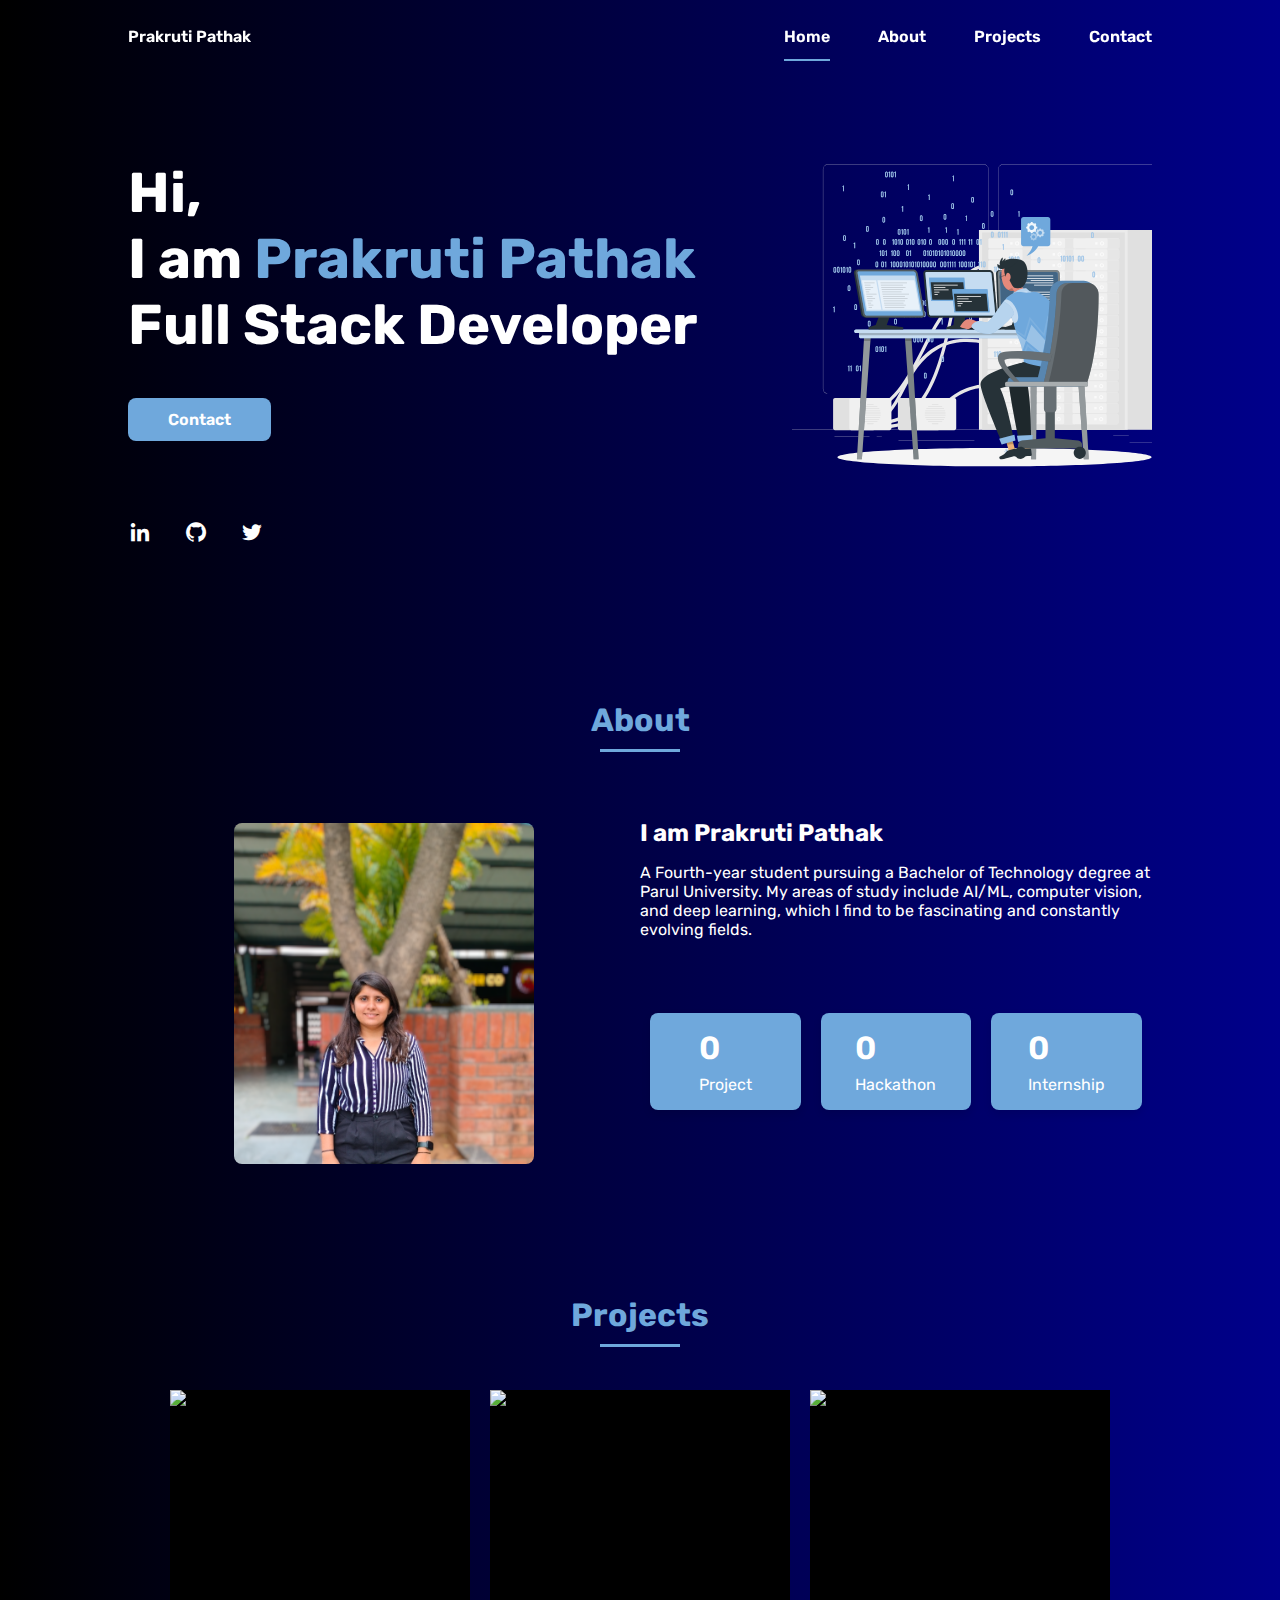
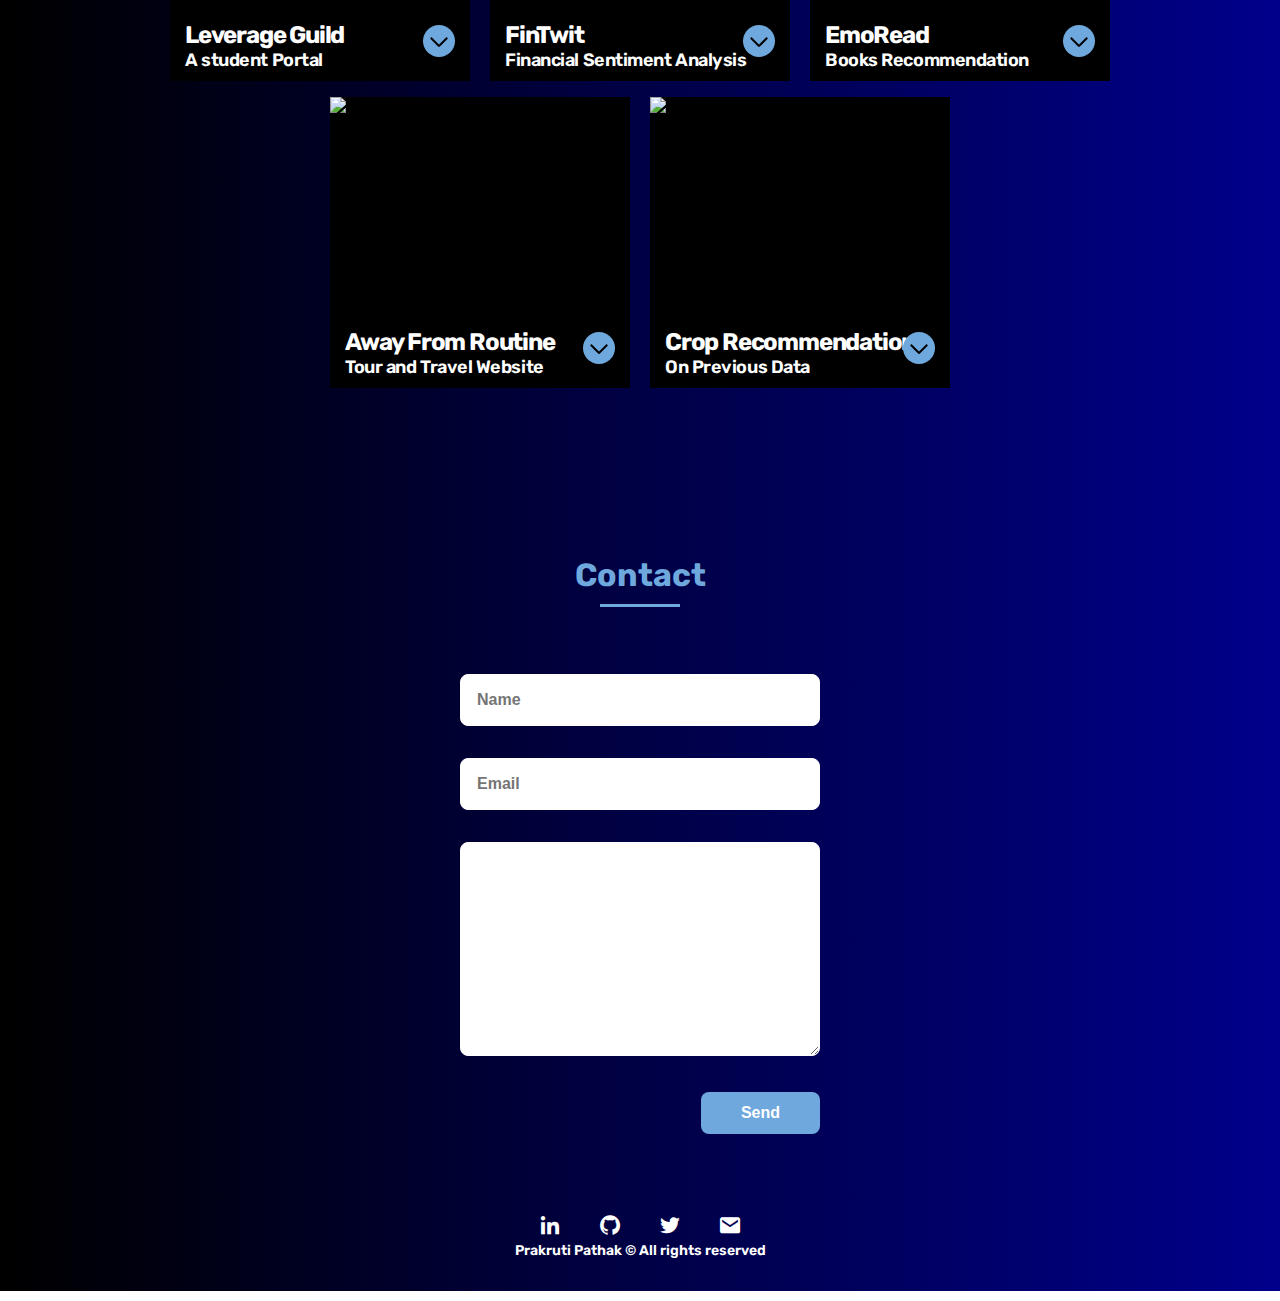
==== index.html @ 16198ffe "css change" ====
<!DOCTYPE html>
<html lang="en">
    <head>
        <meta charset="UTF-8">
        <meta name="viewport" content="width=device-width, initial-scale=1.0">

        <link rel="stylesheet" href="assets/css/styles.css">

        <!-- =====BOX ICONS===== -->
        <link href='https://cdn.jsdelivr.net/npm/boxicons@2.0.5/css/boxicons.min.css' rel='stylesheet'>

        <title>Prakruti Pathak</title>
    </head>
    <body>
        <!--===== HEADER =====-->
        <header class="l-header">
            <nav class="nav bd-grid">
                <div>
                    <a href="#" class="nav__logo">Prakruti Pathak</a>
                </div>

                <div class="nav__menu" id="nav-menu">
                    <ul class="nav__list">
                        <li class="nav__item"><a href="#home" class="nav__link active">Home</a></li>
                        <li class="nav__item"><a href="#about" class="nav__link">About</a></li>
                        <!-- <li class="nav__item"><a href="#skills" class="nav__link">Skills</a></li> -->
                        <li class="nav__item"><a href="#work" class="nav__link">Projects</a></li>
                        <li class="nav__item"><a href="#contact" class="nav__link">Contact</a></li>
                    </ul>
                </div>

                <div class="nav__toggle" id="nav-toggle">
                    <i class='bx bx-menu'></i>
                </div>
            </nav>
        </header>

        <main class="l-main">
            <!--===== HOME =====-->
            <section class="home bd-grid" id="home">
                <div class="home__data">
                    <h1 class="home__title">Hi,<br>I am <span class="home__title-color">Prakruti Pathak</span><br> Full Stack Developer</h1>

                    <a href="#contact" class="button">Contact</a>
                </div>

                <div class="home__social">
                    <a href="https://www.linkedin.com/in/prakrutipathak/" class="home__social-icon"><i class='bx bxl-linkedin'></i></a>
                    <a href="https://github.com/prakrutipathak" class="home__social-icon"><i class='bx bxl-github' ></i></a>
                    <a href="https://twitter.com/PathakPrakruti" class="home__social-icon"><i class='bx bxl-twitter' ></i></a>
                </div>

                <div class="home__img">
                    <svg class="home__blob" viewBox="0 0 400 467" xmlns="http://www.w3.org/2000/svg" xmlns:xlink="http://www.w3.org/1999/xlink">
                       
                            <image class="home__blob-img" x="80" y="80" href="assets/img/Programmer-1.svg"/>
                        
                    </svg>
                </div>
            </section>

            <!--===== ABOUT =====-->
            <section class="about section " id="about">
                <h2 class="section-title">About</h2>

                <div class="about__container bd-grid">
                    <div class="about__img">
                        <img src="assets/img/Prakruti.png" alt="">
                    </div>
                    
                    <div>
                        <h2 class="about__subtitle">I am Prakruti Pathak</h2>
                        <p class="about__text">A Fourth-year student pursuing a Bachelor of Technology degree at Parul University. My areas of study include AI/ML, computer vision, and deep learning, which I find to be fascinating and constantly evolving fields.</p>     
                        <section class="section user-data">

                            <div class="row container1">
                              <div class="col d-flex">
                              
                                <div>
                                  <span class="number" data-target="8">0</span>
                                  <span>Project</span>
                                </div>
                              </div>
                      
                              <div class="col d-flex">
                               
                                <div>
                                  <span class="number" data-target="10">0</span>
                                  <span>Hackathon</span>
                                </div>
                              </div>
                      
                              <div class="col d-flex">
                                
                                <div>
                                  <span class="number" data-target="3">0</span>
                                  <span>Internship</span>
                                </div>
                              </div>
                            </div>
                          </section>      
                    </div>                                   
                </div>
            
</section>

           <!-- card -->

           <div class="cards" id="work">
            <h2 class="section-title">Projects</h2>
            <div class="card">
              <div class="card__image-holder">
                <img class="card__image" src="assets/img/lg.jpg"  />
              </div>
              <div class="card-title">
                <a href="#" class="toggle-info btn">
                  <span class="left"></span>
                  <span class="right"></span>
                </a>
                <h2>
                   Leverage Guild
                    <small>A student Portal</small>
                </h2>
              </div>
              <div class="card-flap flap1">
                <div class="card-description">
                    Django-based web application that allows users to access information on University,Scholarships
                    recommendations based on criteria, and chances of admission to that university
                </div>
                <p class="techstack">Django</p>
                <p class="techstack">Machine Learning</p>
                <p class="techstack">HTML,CSS,Javascript</p>
                <div class="card-flap flap2">
                  <div class="card-actions">
                    <a href="https://github.com/prakrutipathak/LeverageGuild" class="btn">Github</a>
                  </div>
                </div>
              </div>
            </div>
          
            <div class="card">
              <div class="card__image-holder">
                <img class="card__image" src="assets/img/ft.png"  />
              </div>
              <div class="card-title">
                <a href="#" class="toggle-info btn">
                  <span class="left"></span>
                  <span class="right"></span>
                </a>
                <h2>
                    FinTwit
                    <small>Financial Sentiment Analysis </small>
                </h2>
              </div>
              <div class="card-flap flap1">
                <div class="card-description">
                    The flask framework was used to create the web application, which uses convolutional neural
                    networks that were created from scratch using the Keras, Tensorflow, sklearn, and nltk libraries to
                    determine the sentiment of financial tweets.
                </div>
                <p class="techstack">Flask</p>
                <p class="techstack">Keras,Tensorflow</p>
                <p class="techstack">NLP</p>
                <p class="techstack">HTML,CSS,JS</p>
                <div class="card-flap flap2">
                  <div class="card-actions">
                    <a href="https://github.com/prakrutipathak/FinTwit" class="btn">Github</a>
                  </div>
                </div>
              </div>
            </div>
          
            <div class="card">
              <div class="card__image-holder">
                <img class="card__image" src="assets/img/Emoread.jpg" />
              </div>
              <div class="card-title">
                <a href="#" class="toggle-info btn">
                  <span class="left"></span>
                  <span class="right"></span>
                </a>
                <h2>
                    EmoRead
                    <small>Books Recommendation</small>
                </h2>
              </div>
              <div class="card-flap flap1">
                <div class="card-description">
                    The Flask Framework was used to create the Web App. Based on the user's mood, the system uses NLP
                    and ML to suggest books (happy or sad)
                </div>
                <p class="techstack">Flask</p>
                <p class="techstack">Keras,Tensorflow</p>
                <p class="techstack">CNN</p>
                <p class="techstack">HTML,CSS</p>
                <p class="techstack">Javascript</p>
                <div class="card-flap flap2">
                  <div class="card-actions">
                    <a href="https://github.com/prakrutipathak/EmoReads" class="btn">Github</a>
                  </div>
                </div>
              </div>
            </div>
          
            <div class="card">
              <div class="card__image-holder">
                <img class="card__image" src="assets/img/afr.png"  />
              </div>
              <div class="card-title">
                <a href="#" class="toggle-info btn">
                  <span class="left"></span>
                  <span class="right"></span>
                </a>
                <h2>
                   Away From Routine
                    <small>Tour and Travel Website </small>
                </h2>
              </div>
              <div class="card-flap flap1">
                <div class="card-description">
                    A tour and travel website where customers may check out various tour packages and receive a onestop solution for all their travel needs, including rail, bus, hotel, and taxi information. Users just
                    peruse the data and purchase their tickets online.
                    
                </div>
                <p class="techstack">HTML,CSS,Bootstrap</p>
                <p class="techstack">Javascript</p>
                <p class="techstack"> PHP,MYSQL</p>
                <div class="card-flap flap2">
                  <div class="card-actions">
                    <a href="https://github.com/prakrutipathak/Away-From-Routine" class="btn">Github</a>
                  </div>
                </div>
              </div>
            </div>
          
            <div class="card">
              <div class="card__image-holder">
                <img class="card__image" src="assets/img/cr.jpeg"  />
              </div>
              <div class="card-title">
                <a href="#" class="toggle-info btn">
                  <span class="left"></span>
                  <span class="right"></span>
                </a>
                <h2>
                  Crop Recommendation
                    <small>On Previous Data</small>
                </h2>
              </div>
              <div class="card-flap flap1">
                <div class="card-description">
                    Based on previous data, recommend the most suitable crop for optimal yield and profitability.
                </div>
                <Machine class="techstack">Machine Learning</p>
               
                <div class="card-flap flap2">
                  <div class="card-actions">
                    <a href="https://github.com/prakrutipathak/Crop-Recommendation" class="btn">Github</a>
                  </div>
                </div>
              </div>
            </div>
          
            
          
           </div>
            </div>
            </div>
          
          
           

            <!--===== CONTACT =====-->
            <section class="contact section" id="contact">
                <h2 class="section-title">Contact</h2>

                <div class="contact__container bd-grid">
                    <form name="contact" method="POST" data-netlify="true" onsubmit="submit()" class="contact__form">
                        <input type="text"  name="name" id="name" placeholder="Name" class="contact__input" required>
                        <input type="mail" name="email" id="email" placeholder="Email" class="contact__input" required>
                        <textarea name="message" id="message" cols="0" rows="10" class="contact__input"></textarea>
                       
                        <button class="contact__button button" type="submit">Send</button>
                    </form>
                </div>
            </section>
        </main>

        <!--===== FOOTER =====-->
        <footer class="footer">  
                <a href="https://www.linkedin.com/in/prakrutipathak/" ><i class='bx bxl-linkedin'></i></a>
                <a href="https://github.com/prakrutipathak"><i class='bx bxl-github' ></i></a>
                <a href="https://twitter.com/PathakPrakruti"><i class='bx bxl-twitter' ></i></a>
                <!-- email id -->
                <a href="mailto:prakrutpathak10@gmail.com"><i class='bx bxs-envelope' ></i></a>	
                <br>
            <p class="footer__copy">Prakruti Pathak &#169; All rights reserved</p>
          </footer>
          


        <!--===== SCROLL REVEAL =====-->
        <script src="https://unpkg.com/scrollreveal"></script>
        <script src='//cdnjs.cloudflare.com/ajax/libs/jquery/2.1.3/jquery.min.js'></script>
        <script src='//cdnjs.cloudflare.com/ajax/libs/modernizr/2.8.3/modernizr.min.js'></script>
        <!-- <script src="https://code.jquery.com/jquery-3.6.0.min.js"></script> -->


        <!--===== MAIN JS =====-->
        <script src="assets/js/main.js"></script>
        <script src="assets/js/script.js"></script>
        <script>
    function submit() {
        alert("Your form is successfully submitted.");
    }
</script>
 
    </body>
</html>
---- assets/css/styles.css ----
/*===== GOOGLE FONTS =====*/
@import url("https://fonts.googleapis.com/css2?family=Rubik:wght@300;400;500;600;700&display=swap");

/*===== VARIABLES CSS =====*/
:root {
  --header-height: 3rem;
  --font-semi: 600;
  /*===== Colores =====*/
  /*Purple 260 - Red 355 - Blue 224 - Pink 340*/
  /* HSL color mode */
  --hue-color: 224;
  --first-color:  #6fa8dc;
  --second-color: #fff;
  /*===== Fuente y tipografia =====*/
  --body-font: "Rubik", sans-serif;
  --big-font-size: 2rem;
  --h2-font-size: 1.25rem;
  --normal-font-size: .938rem;
  --smaller-font-size: .75rem;
  /*===== Margenes =====*/
  --mb-2: 1rem;
  --mb-4: 2rem;
  --mb-5: 2.5rem;
  --mb-6: 3rem;
  /*===== z index =====*/
  --z-back: -10;
  --z-fixed: 100;
}

@media screen and (min-width: 968px) {
  :root {
    --big-font-size: 3.5rem;
    --h2-font-size: 2rem;
    --normal-font-size: 1rem;
    --smaller-font-size: .875rem;
  }
}

/*===== BASE =====*/
*, ::before, ::after {
  box-sizing: border-box;
}

html {
  scroll-behavior: smooth;
}

body {
  margin: var(--header-height) 0 0 0;
  font-family: var(--body-font);
  font-size: var(--normal-font-size);
  color: var(--second-color);
  
  background: linear-gradient(to right, #000000, #00008B);
  z-index: -1;
}



h1, h2, p {
  margin: 0;
}

ul {
  margin: 0;
  padding: 0;
  list-style: none;
}

a {
  text-decoration: none;
}

img {
  max-width: 100%;
  height: auto;
  display: block;
}

/*===== CLASS CSS ===== */
.section-title {
  position: relative;
  font-size: var(--h2-font-size);
  color: var(--first-color);
  margin-top: var(--mb-2);
  margin-bottom: var(--mb-4);
  text-align: center;
}

.section-title::after {
  position: absolute;
  content: '';
  width: 64px;
  height: 0.18rem;
  left: 0;
  right: 0;
  margin: auto;
  top: 2rem;
  background-color: var(--first-color);
}

.section {
  padding-top: 3rem;
  padding-bottom: 2rem;
}

/*===== LAYOUT =====*/
.bd-grid {
  max-width: 1024px;
  display: grid;
  margin-left: var(--mb-2);
  margin-right: var(--mb-2);
}

.l-header {
  width: 100%;
  position: fixed;
  top: 0;
  left: 0;
  z-index: var(--z-fixed);
  background-color: linear-gradient(to right, #000000, #00008B);
  /* box-shadow: 0 1px 4px rgba(146, 161, 176, 0.15); */
}

/*===== NAV =====*/
.nav {
  height: var(--header-height);
  display: flex;
  justify-content: space-between;
  align-items: center;
  font-weight: var(--font-semi);
}

@media screen and (max-width: 767px) {
  .nav__menu {
    position: fixed;
    top: var(--header-height);
    right: -100%;
    width: 80%;
    height: 100%;
    padding: 2rem;
    background-color: var(--second-color);
    transition: .5s;
  }
}

.nav__item {
  margin-bottom: var(--mb-4);
}

.nav__link {
  position: relative;
  color: #fff;
}

.nav__link:hover {
  position: relative;
}

.nav__link:hover::after {
  position: absolute;
  content: '';
  width: 100%;
  height: 0.18rem;
  left: 0;
  top: 2rem;
  background-color: var(--first-color);
}

.nav__logo {
  color: var(--second-color);
}

.nav__toggle {
  color: var(--second-color);
  font-size: 1.5rem;
  cursor: pointer;
}

/*Active menu*/
.active::after {
  position: absolute;
  content: '';
  width: 100%;
  height: 0.18rem;
  left: 0;
  top: 2rem;
  background-color: var(--first-color);
}

/*=== Show menu ===*/
.show {
  right: 0;
}

/*===== HOME =====*/
.home {
  position: relative;
  row-gap: 5rem;
  padding: 4rem 0 5rem;
}

.home__data {
  align-self: center;
}

.home__title {
  font-size: var(--big-font-size);
  margin-bottom: var(--mb-5);
}

.home__title-color {
  color: var(--first-color);
}

.home__social {
  display: flex;
  flex-direction: column;
}

.home__social-icon {
  width: max-content;
  margin-bottom: var(--mb-2);
  font-size: 1.5rem;
  color: var(--second-color);
}

.home__social-icon:hover {
  color: var(--first-color);
}

.home__img {
  position: absolute;
  right: 0;
  bottom: 0;
  width: 260px;
}

.home__blob {
  fill: var(--first-color);
}

.home__blob-img {
  width: 360px;
}

/*BUTTONS*/
.button {
  display: inline-block;
  background-color: var(--first-color);
  color: #fff;
  padding: .75rem 2.5rem;
  font-weight: var(--font-semi);
  border-radius: .5rem;
  transition: .3s;
}

.button:hover {
  box-shadow: 0px 10px 36px rgba(0, 0, 0, 0.15);
}

/* ===== ABOUT =====*/
.about__container {
  row-gap: 2rem;
  text-align: center;
}

.about__subtitle {
  margin-bottom: var(--mb-2);
}

.about__img {
  justify-self: center;
}

.about__img img {
  width: 200px;
  border-radius: .5rem;
}



/* ========== User Data =========== */
.container1 {
  max-width: 100rem;
  /* padding: 0 3rem; */
  /* margin: 0 auto; */
}
.d-flex {
  display: flex;
  align-items: center;
}

section {
  /* padding: 5rem 0 5rem; */
  overflow: hidden;
}
.user-data .row {
  display: grid;
  grid-template-columns: repeat(3, 1fr);
  align-items: center;
 color: #fff;
 
  /* border-radius: 1rem; */
  box-shadow: #000;
  
}



.user-data .row .col {
  display: flex;
  justify-content: center;
  align-items: center;
  margin:10px;
  padding: 1rem;
  border-radius: 0.5rem;
  /* background-color: #fff; */
  background-color: #6fa8dc;
  box-shadow: 0 0.25rem 0.5rem rgba(0, 0, 0, 0.1);
}

.user-data .row .col div span {
  display: block;
}

.user-data .row .col div .number {
  font-size: 2rem;
  font-weight: 600;
  margin-bottom: 0.5rem;
}
/*  ========== Media Query =========== */ 
@media (max-width: 567px) {
  .user-data .row {
    grid-template-columns: repeat(2, 1fr);
    gap: 3rem 0;
  }

  .user-data .row .col:nth-child(2) {
    border: none;
    padding: 0 2rem;
  }
}





/* ===== CONTACT =====*/
.contact__input {
  width: 100%;
  font-size: var(--normal-font-size);
  font-weight: var(--font-semi);
  padding: 1rem;
  border-radius: .5rem;
  border: 1.5px solid var(--second-color);
  outline: none;
  margin-bottom: var(--mb-4);
}

.contact__button {
  display: block;
  border: none;
  outline: none;
  font-size: var(--normal-font-size);
  cursor: pointer;
  margin-left: auto;
}

/* ===== FOOTER =====*/
.footer {
  background-color: linear-gradient(to right, #000000, #00008B);;
  color: #fff;
  text-align: center;
  font-weight: var(--font-semi);
  padding: 2rem 0;
}

.footer__copy {
  font-size: var(--smaller-font-size);
}
.footer a {
  display: inline-block;
  margin: 0 1rem;
  color: #fff;
  font-size: 1.5rem;
}

.footer a:hover {
  color: var(--accent-color);
}
/* ===== MEDIA QUERIES=====*/
@media screen and (max-width: 320px) {
  .home {
    row-gap: 2rem;
  }
  .home__img {
    width: 200px;
  }
}

@media screen and (min-width: 576px) {
  .home {
    padding: 4rem 0 2rem;
  }
  .home__social {
    padding-top: 0;
    padding-bottom: 2.5rem;
    flex-direction: row;
    align-self: flex-end;
  }
  .home__social-icon {
    margin-bottom: 0;
    margin-right: var(--mb-4);
  }
  .home__img {
    width: 300px;
    bottom: 25%;
  }
  .about__container {
    grid-template-columns: repeat(2, 1fr);
    align-items: center;
    text-align: initial;
  }
  .skills__container {
    grid-template-columns: .7fr;
    justify-content: center;
    column-gap: 1rem;
  }
  .work__container {
    grid-template-columns: repeat(2, 1fr);
    column-gap: 2rem;
    padding-top: 2rem;
  }
  .contact__form {
    width: 360px;
    padding-top: 2rem;
  }
  .contact__container {
    justify-items: center;
  }
}

@media screen and (min-width: 768px) {
  body {
    margin: 0;
  }
  .section {
    padding-top: 4rem;
    padding-bottom: 3rem;
  }
  .section-title {
    margin-bottom: var(--mb-6);
  }
  .section-title::after {
    width: 80px;
    top: 3rem;
  }
  .nav {
    height: calc(var(--header-height) + 1.5rem);
  }
  .nav__list {
    display: flex;
    padding-top: 0;
  }
  .nav__item {
    margin-left: var(--mb-6);
    margin-bottom: 0;
  }
  .nav__toggle {
    display: none;
  }
  .nav__link {
    color: var(--second-color);
  }
  .home {
    padding: 8rem 0 2rem;
  }
  .home__img {
    width: 400px;
    bottom: 10%;
  }
  .about__container {
    padding-top: 2rem;
  }
  .about__img img {
    width: 300px;
  }
  .skills__container {
    grid-template-columns: repeat(2, 1fr);
    column-gap: 2rem;
    align-items: center;
    text-align: initial;
  }
  .work__container {
    grid-template-columns: repeat(3, 1fr);
    column-gap: 2rem;
  }
}

@media screen and (min-width: 992px) {
  .bd-grid {
    margin-left: auto;
    margin-right: auto;
  }
  .home {
    padding: 10rem 0 2rem;
  }
  .home__img {
    width: 450px;
  }
}





a.btn {
  background: #6fa8dc;
  border-radius: 4px;
  box-shadow: 0 2px 0px 0 rgba(0, 0, 0, 0.25);
  color: #fff;
  display: inline-block;
  padding: 6px 30px 8px;
  position: relative;
  text-decoration: none;
  transition: all 0.1s 0s ease-out;
}
.techstack{
  background: #6fa8dc;
  border-radius: 4px;
  padding: 0.5%;
  margin: 1%;
  color: #fff;
  display: inline-block;
 padding: auto;
 
  
}

.no-touch a.btn:hover {
  background: #6fa8dc;
  box-shadow: 0px 8px 2px 0 rgba(0, 0, 0, 0.075);
  transform: translateY(-2px);
  transition: all 0.25s 0s ease-out;
}
.no-touch a.btn:active,
a.btn:active {
  background: #6fa8dc;
  box-shadow: 0 1px 0px 0 rgba(255, 255, 255, 0.25);
  transform: translate3d(0, 1px, 0);
  transition: all 0.025s 0s ease-out;
}
div.cards {
  margin: 80px auto;
  max-width: 960px;
  text-align: center;
}
div.card {
  background: #000;
  display: inline-block;
  margin: 8px;
  max-width: 300px;
  perspective: 1000;
  position: relative;
  text-align: left;
  transition: all 0.3s 0s ease-in;
  width: 300px;
  z-index: 1;
}
div.card img {
  max-width: 300px;
}
div.card .card__image-holder {
  background: rgba(0, 0, 0, 0.1);
  height: 0;
  padding-bottom: 75%;
}
div.card div.card-title {
  background: #000;
  padding: 6px 15px 10px;
  position: relative;
  z-index: 0;
}
div.card div.card-title a.toggle-info {
  border-radius: 32px;
  height: 32px;
  padding: 0;
  position: absolute;
  right: 15px;
  top: 10px;
  width: 32px;
}
div.card div.card-title a.toggle-info span {
  background: #000;
  display: block;
  height: 2px;
  position: absolute;
  top: 16px;
  transition: all 0.15s 0s ease-out;
  width: 12px;
}
div.card div.card-title a.toggle-info span.left {
  right: 14px;
  transform: rotate(45deg);
}
div.card div.card-title a.toggle-info span.right {
  left: 14px;
  transform: rotate(-45deg);
}
div.card div.card-title h2 {
  font-size: 24px;
  font-weight: 700;
  letter-spacing: -0.05em;
  margin: 0;
  padding: 0;
}
div.card div.card-title h2 small {
  display: block;
  font-size: 18px;
  font-weight: 600;
  letter-spacing: -0.025em;
}
div.card div.card-description {
  padding: 0 15px 10px;
  position: relative;
  font-size: 14px;
}
div.card div.card-actions {
  box-shadow: 0 2px 0px 0 rgba(0, 0, 0, 0.075);
  padding: 10px 15px 20px;
  text-align: center;
}
div.card div.card-flap {
  background: #d9d9d9;
  position: absolute;
  width: 100%;
  transform-origin: top;
  transform: rotateX(-90deg);
}
div.card div.flap1 {
  transition: all 0.3s 0.3s ease-out;
  z-index: -1;
}
div.card div.flap2 {
  transition: all 0.3s 0s ease-out;
  z-index: -2;
}
div.cards.showing div.card {
  cursor: pointer;
  opacity: 0.6;
  transform: scale(0.88);
}
.no-touch div.cards.showing div.card:hover {
  opacity: 0.94;
  transform: scale(0.92);
}
div.card.show {
  opacity: 1 !important;
  transform: scale(1) !important;
}
div.card.show div.card-title a.toggle-info {
  background: #ff6666 !important;
}
div.card.show div.card-title a.toggle-info span {
  top: 15px;
}
div.card.show div.card-title a.toggle-info span.left {
  right: 10px;
}
div.card.show div.card-title a.toggle-info span.right {
  left: 10px;
}
div.card.show div.card-flap {
  background: #000;
  transform: rotateX(0deg);
}
div.card.show div.flap1 {
  transition: all 0.3s 0s ease-out;
}
div.card.show div.flap2 {
  transition: all 0.3s 0.2s ease-out;
}
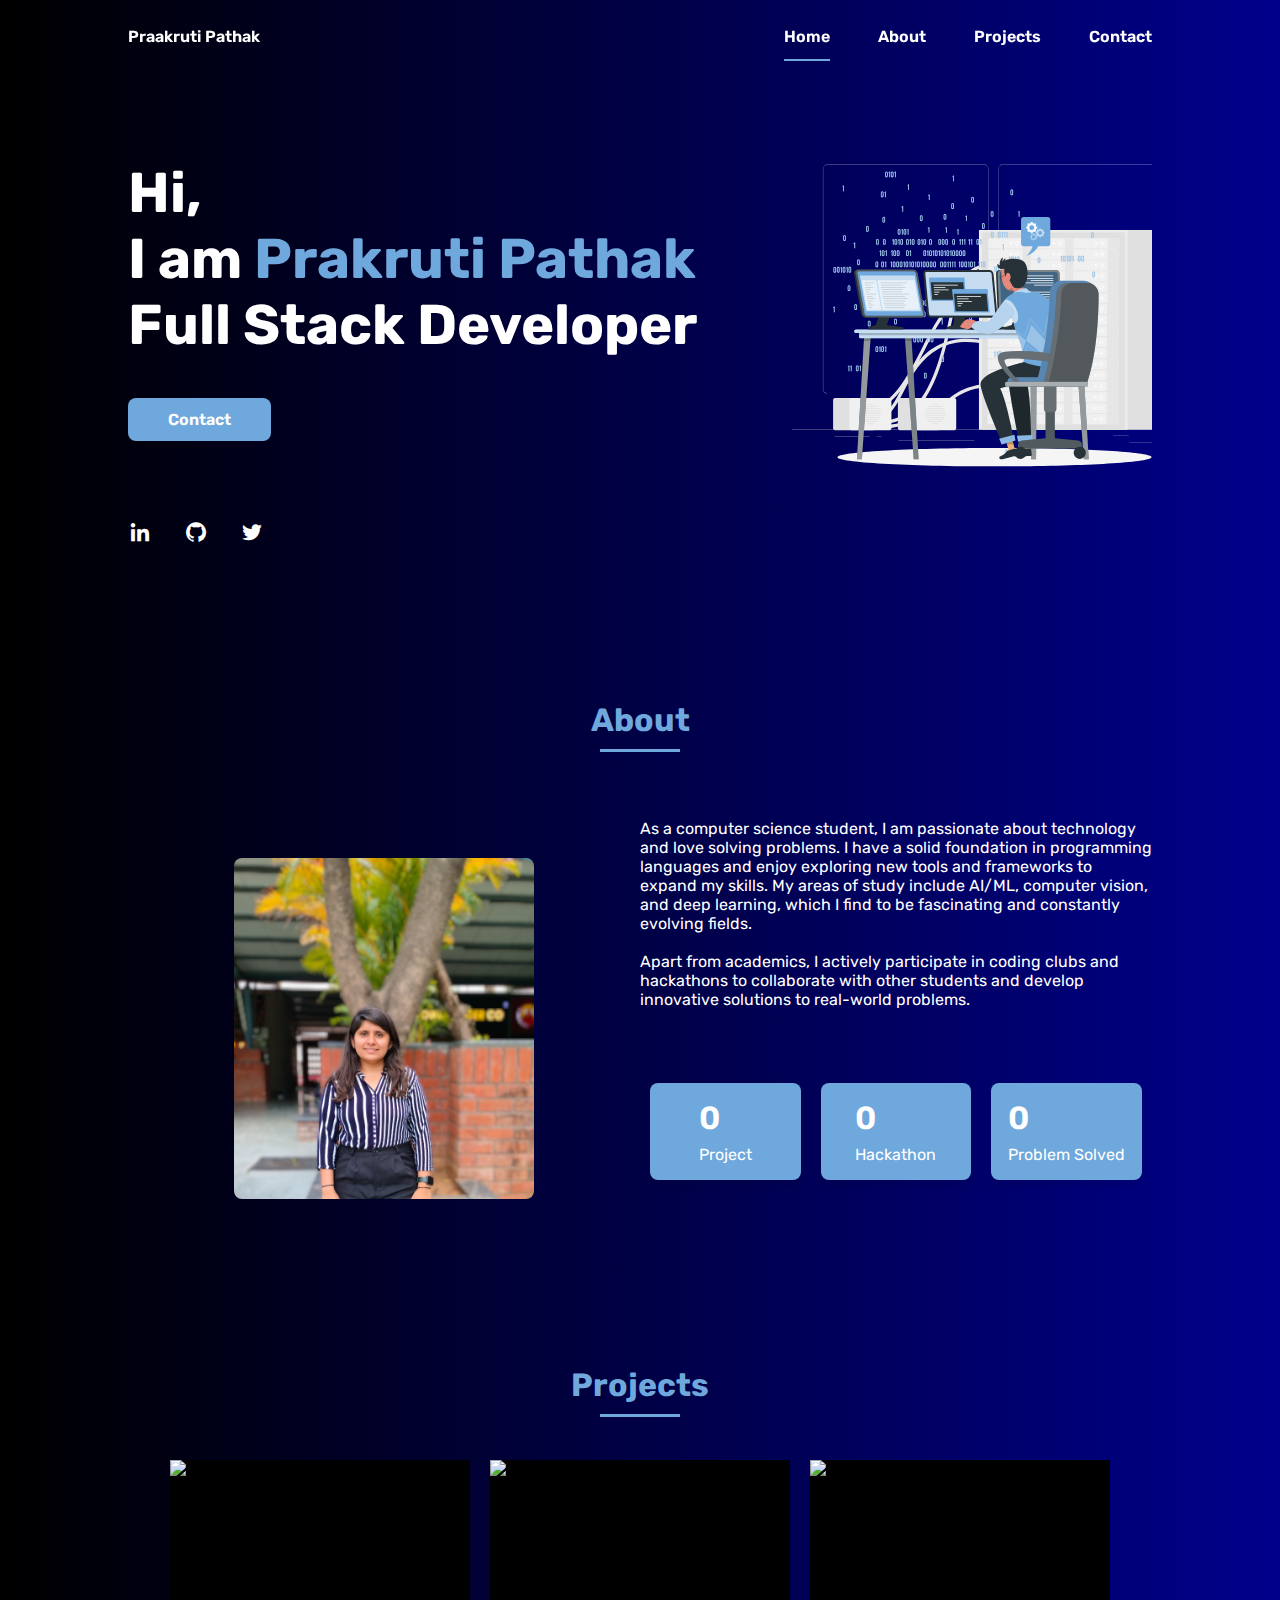
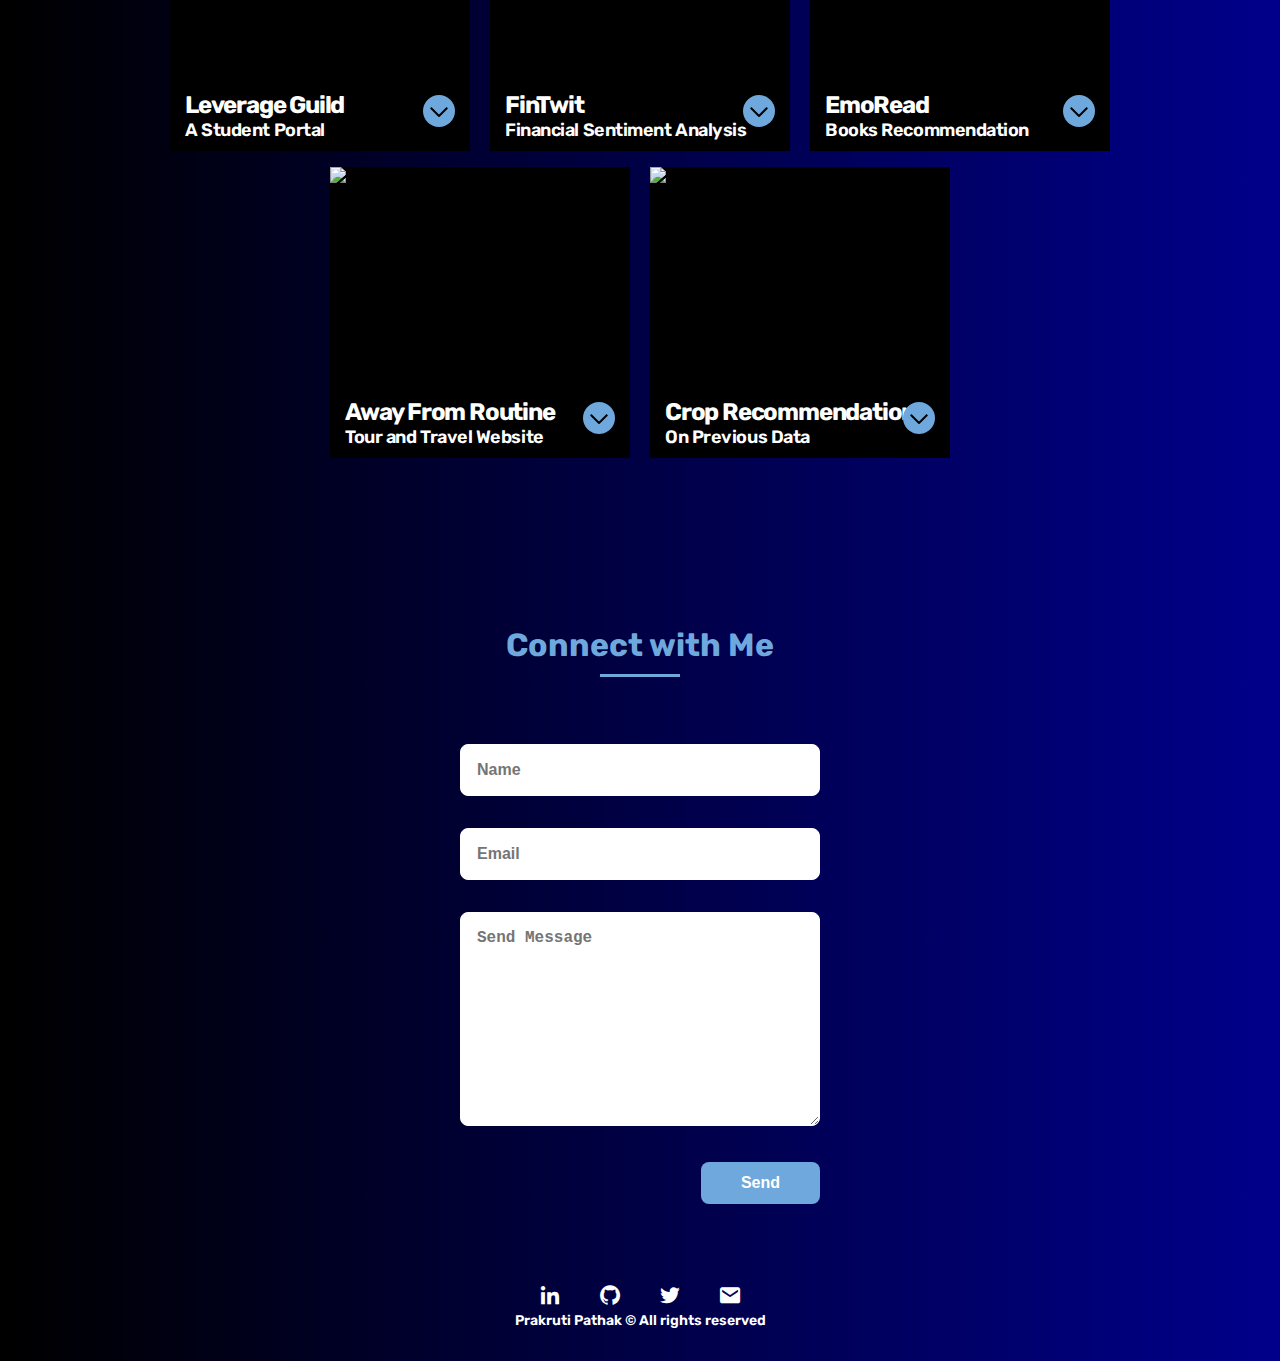
==== commit 6b130d7f: "Update index.html" ====
--- a/index.html
+++ b/index.html
@@ -5,6 +5,8 @@
         <meta name="viewport" content="width=device-width, initial-scale=1.0">
 
         <link rel="stylesheet" href="assets/css/styles.css">
+        <!-- favicon -->
+        <link rel="icon" href="assets/img/logo.png" type="image/x-icon">
 
         <!-- =====BOX ICONS===== -->
         <link href='https://cdn.jsdelivr.net/npm/boxicons@2.0.5/css/boxicons.min.css' rel='stylesheet'>
@@ -16,14 +18,13 @@
         <header class="l-header">
             <nav class="nav bd-grid">
                 <div>
-                    <a href="#" class="nav__logo">Prakruti Pathak</a>
+                    <a href="#" class="nav__logo">Praakruti Pathak</a>
                 </div>
 
                 <div class="nav__menu" id="nav-menu">
                     <ul class="nav__list">
                         <li class="nav__item"><a href="#home" class="nav__link active">Home</a></li>
                         <li class="nav__item"><a href="#about" class="nav__link">About</a></li>
-                        <!-- <li class="nav__item"><a href="#skills" class="nav__link">Skills</a></li> -->
                         <li class="nav__item"><a href="#work" class="nav__link">Projects</a></li>
                         <li class="nav__item"><a href="#contact" class="nav__link">Contact</a></li>
                     </ul>
@@ -69,13 +70,15 @@
                     </div>
                     
                     <div>
-                        <h2 class="about__subtitle">I am Prakruti Pathak</h2>
-                        <p class="about__text">A Fourth-year student pursuing a Bachelor of Technology degree at Parul University. My areas of study include AI/ML, computer vision, and deep learning, which I find to be fascinating and constantly evolving fields.</p>     
+                        <!-- <h2 class="about__subtitle">I am Prakruti Pathak</h2> -->
+                        <p class="about__text">As a computer science student, I am passionate about technology and love solving problems. I have a solid foundation in programming languages and enjoy exploring new tools and frameworks to expand my skills.  My areas of study include AI/ML, computer vision, and deep learning, which I find to be fascinating and constantly evolving fields.</p> 
+                        
+                        <br><p class="about__text">Apart from academics, I actively participate in coding clubs and hackathons to collaborate with other students and develop innovative solutions to real-world problems. </p>    
                         <section class="section user-data">
 
                             <div class="row container1">
+
                               <div class="col d-flex">
-                              
                                 <div>
                                   <span class="number" data-target="8">0</span>
                                   <span>Project</span>
@@ -93,10 +96,11 @@
                               <div class="col d-flex">
                                 
                                 <div>
-                                  <span class="number" data-target="3">0</span>
-                                  <span>Internship</span>
+                                  <span class="number" data-target="300">0</span>
+                                  <span>Problem Solved</span>
                                 </div>
                               </div>
+
                             </div>
                           </section>      
                     </div>                                   
@@ -105,8 +109,8 @@
 </section>
 
            <!-- card -->
-
-           <div class="cards" id="work">
+<section  id="work">
+           <div class="cards" >
             <h2 class="section-title">Projects</h2>
             <div class="card">
               <div class="card__image-holder">
@@ -119,7 +123,7 @@
                 </a>
                 <h2>
                    Leverage Guild
-                    <small>A student Portal</small>
+                    <small>A Student Portal</small>
                 </h2>
               </div>
               <div class="card-flap flap1">
@@ -266,21 +270,21 @@
            </div>
             </div>
             </div>
-          
+          </section>
           
            
 
             <!--===== CONTACT =====-->
             <section class="contact section" id="contact">
-                <h2 class="section-title">Contact</h2>
+                <h2 class="section-title"> Connect with Me</h2>
 
                 <div class="contact__container bd-grid">
                     <form name="contact" method="POST" data-netlify="true" onsubmit="submit()" class="contact__form">
                         <input type="text"  name="name" id="name" placeholder="Name" class="contact__input" required>
                         <input type="mail" name="email" id="email" placeholder="Email" class="contact__input" required>
-                        <textarea name="message" id="message" cols="0" rows="10" class="contact__input"></textarea>
+                        <textarea name="message" id="message" cols="0" placeholder="Send Message" rows="10" class="contact__input"></textarea>
                        
-                        <button class="contact__button button" type="submit">Send</button>
+                        <button class="contact__button button"  type="submit">Send</button>
                     </form>
                 </div>
             </section>
@@ -314,6 +318,18 @@
         alert("Your form is successfully submitted.");
     }
 </script>
- 
+ <script>
+  window.addEventListener("scroll", function() {
+  var navbar = document.querySelector(".l-header");
+  var scrollTop = window.pageYOffset || document.documentElement.scrollTop;
+
+  if (scrollTop > 0) {
+    navbar.style.background = "#000";
+  } else {
+    navbar.style.background = "linear-gradient(to right, #000000, #00008B)"; // Set default background color
+  }
+});
+
+ </script>
     </body>
 </html>
